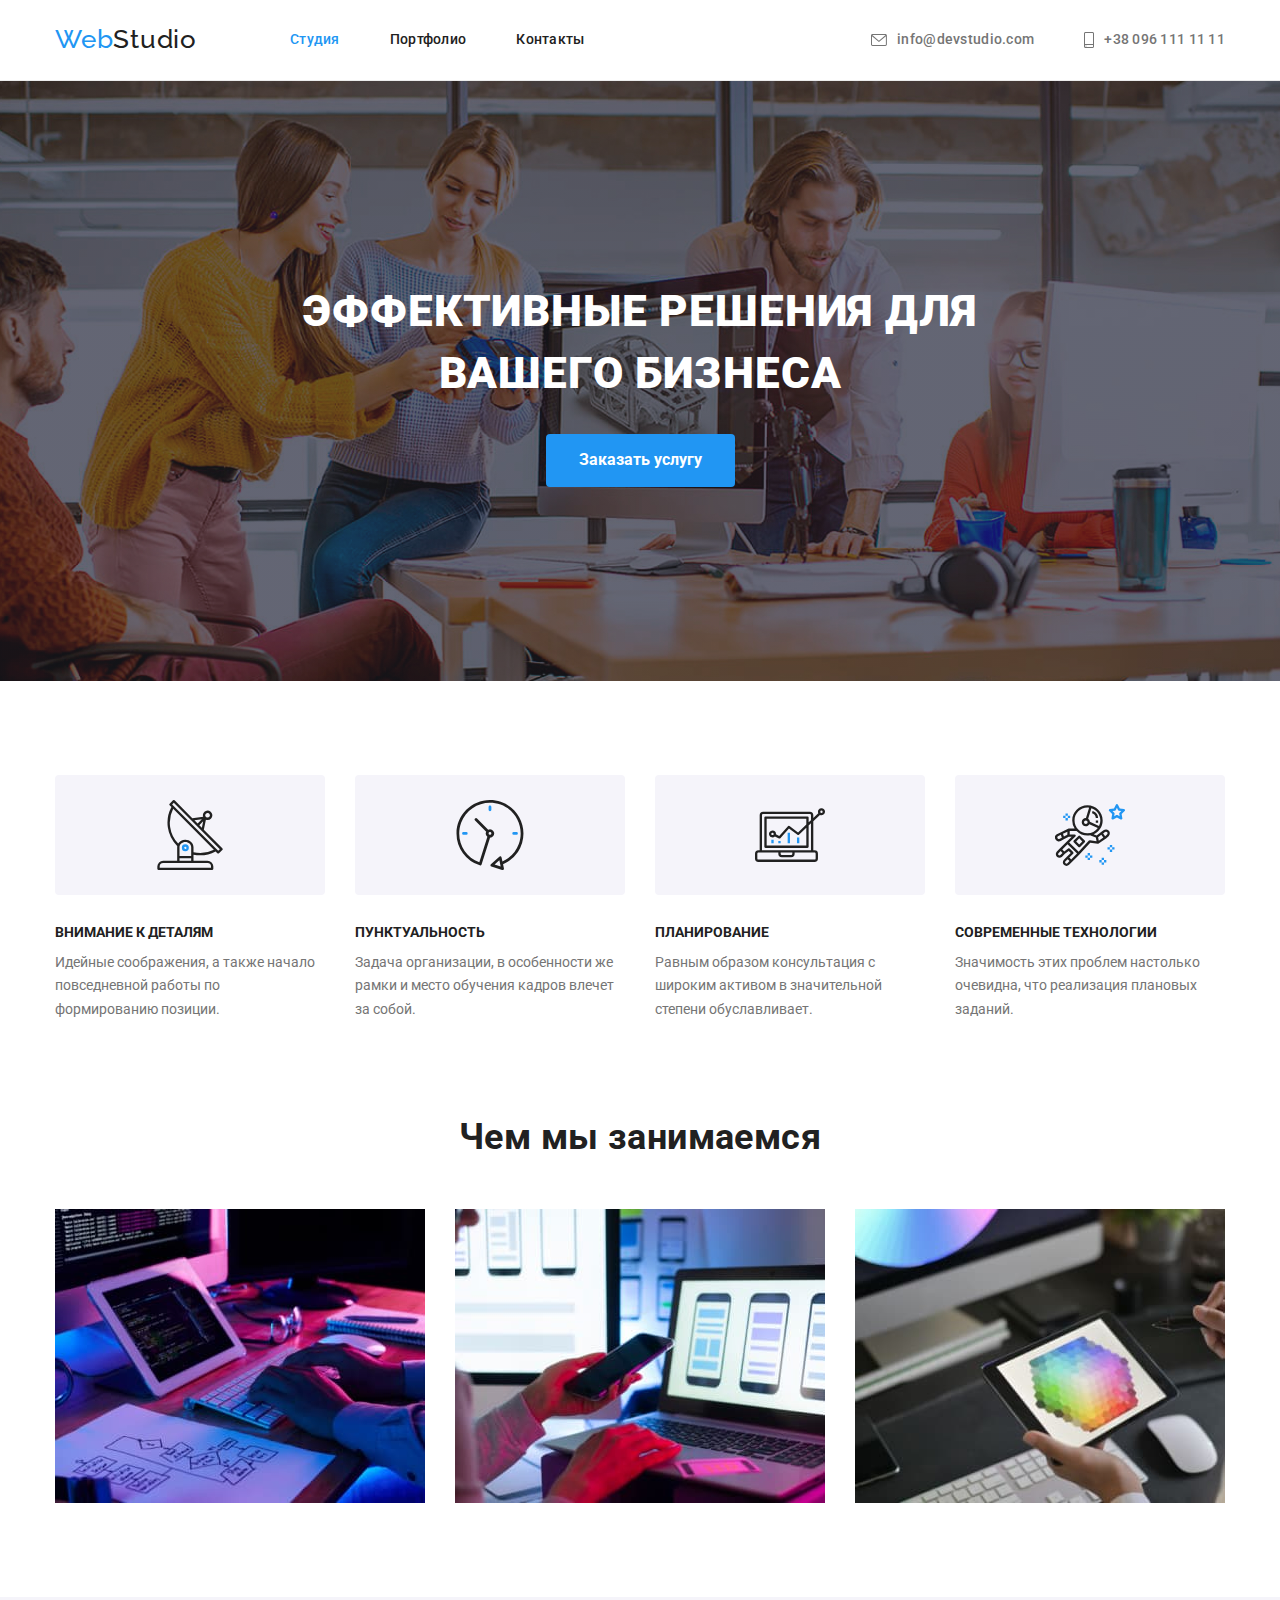
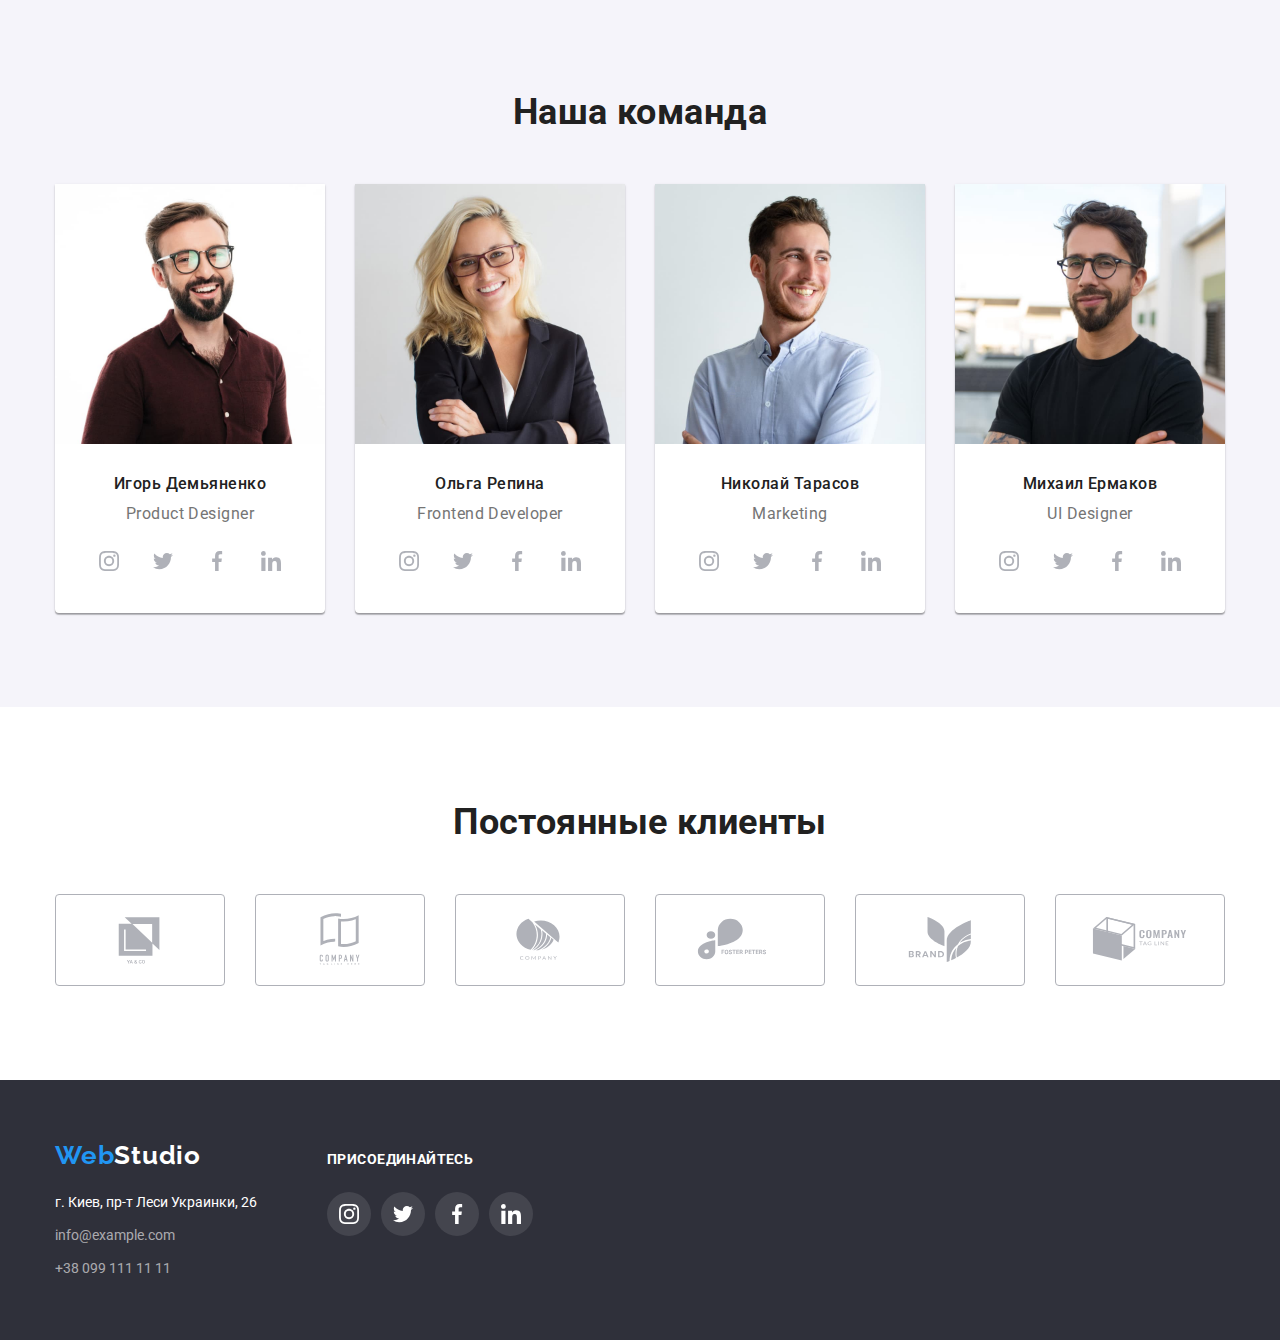
==== index.html @ aab3230d "Initial commit" ====
<!DOCTYPE html>
<html lang="ru">

<head>
    <meta charset="UTF-8">
    <meta name="viewport" content="width=device-width, initial-scale=1.0">
    <title>Студия</title>
    <link rel="preconnect" href="https://fonts.googleapis.com">
    <link rel="preconnect" href="https://fonts.gstatic.com" crossorigin>
    <link href="https://fonts.googleapis.com/css2?family=Raleway:wght@700&family=Roboto:wght@400;500;700;900&display=swap" rel="stylesheet">

    <link rel="stylesheet" href="https://cdnjs.cloudflare.com/ajax/libs/modern-normalize/1.0.0/modern-normalize.min.css" />
    <link rel="stylesheet" href="./css/styles.css">
</head>

<body>
    <!--Навігація з логотипом і контактна інформація-->
    <header class="logo-nav">
        <div class="container ">
            <nav class="main-nav">
                <a class="logo link" href="#"><span class="logo-accent">Web</span>Studio</a>
                <ul class=" navigation list">
                    <li class="navigation-item">
                        <a class="link current" href="#">Студия</a>
                    </li>
                    <li class="navigation-item">
                        <a class="link" href="./portfolio.html">Портфолио</a>
                    </li>
                    <li class="navigation-item">
                        <a class="link" href="#">Контакты</a>
                    </li>
                </ul>
            </nav>
            <ul class="contacts list">
                <li class="contacts-item">
                    <a class="link" href="mailto:info@devstudio.com" target="_blank" rel="noopener noreferrer" aria-label="email">
                        <svg class="icon-mail" width="16" height="12">
						    <use href="./images/symbol-defs.svg#icon-envelope"></use>
					    </svg> info@devstudio.com
                    </a>
                </li>
                <li class="contacts-item">
                    <a class="link" href="tel:+380961111111" target="_blank" rel="noopener noreferrer" aria-label="phone">
                        <svg class="icon-phone" width="10" height="16">
						    <use href="./images/symbol-defs.svg#icon-smartphone"></use>
					    </svg> +38 096 111 11 11
                    </a>
                </li>
            </ul>
        </div>
    </header>

    <main>
        <!--Герой-->
        <section class="hero">
            <h1 class="hero-title">Эффективные решения для вашего бизнеса</h1>
            <button class="hero-order" type="button">Заказать услугу</button>
        </section>

        <!--Переваги студії-->
        <section class="preference">
            <div class="container">
                <h2 hidden>Преимущества студии</h2>
                <ul class="list">
                    <li class="preference-item">
                        <div class="icon-box">
                            <svg class="icon-preference" width="70" height="70">
						        <use href="./images/symbol-defs.svg#icon-antenna"></use>
					        </svg>
                        </div>
                        <h3 class="preference-title">Внимание к деталям</h3>
                        <p class="preference-content">Идейные соображения, а также начало повседневной работы по формированию позиции.</p>
                    </li>
                    <li class="preference-item">
                        <div class="icon-box">
                            <svg class="icon-preference" width="70" height="70">
						        <use href="./images/symbol-defs.svg#icon-clock"></use>
					        </svg>
                        </div>
                        <h3 class="preference-title">Пунктуальность</h3>
                        <p class="preference-content">Задача организации, в особенности же рамки и место обучения кадров влечет за собой.</p>
                    </li>
                    <li class="preference-item">
                        <div class="icon-box">
                            <svg class="icon-preference" width="70" height="70">
						        <use href="./images/symbol-defs.svg#icon-diagram"></use>
					        </svg>
                        </div>
                        <h3 class="preference-title">Планирование</h3>
                        <p class="preference-content">Равным образом консультация с широким активом в значительной степени обуславливает.</p>
                    </li>
                    <li class="preference-item">
                        <div class="icon-box">
                            <svg class="icon-preference" width="70" height="70">
						    <use href="./images/symbol-defs.svg#icon-astronaut"></use>
					    </svg>
                        </div>
                        <h3 class="preference-title">Современные технологии</h3>
                        <p class="preference-content">Значимость этих проблем настолько очевидна, что реализация плановых заданий.</p>
                    </li>
                </ul>
            </div>
        </section>

        <!--Приклади робіт-->
        <section class="examples">
            <div class="container">
                <h2 class="examples-title">Чем мы занимаемся</h2>
                <ul class=" list">
                    <li class="examples-item">
                        <img src="./images/coding.jpg" alt="Розробка проекту відповідно до схеми" width="370">
                    </li>
                    <li class="examples-item">
                        <img src="./images/theme.jpg" alt="Вибір теми на лептопі з допомогою смартфону" width="370">
                    </li>
                    <li class="examples-item">
                        <img src="./images/design.jpg" alt="Підбір кольору на планшеті" width="370">
                    </li>
                </ul>
            </div>
        </section>

        <!--Команда-->
        <section class="team">
            <div class="container">
                <h2 class="team-title">Наша команда</h2>
                <ul class="list">
                    <li class="team-item">
                        <img class="photo" src="./images/product-designer.jpg" alt="Чоловік в бордовій сорочці в окулярах і акуратною бородою" width="270">
                        <h3 class="team-member">Игорь Демьяненко</h3>
                        <p class="team-profession">Product Designer</p>
                        <ul class="social-networks list">
                            <li class="social-networks-item">
                                <a class="social-link link" href="" aria-label="Instagram">
                                    <svg class="icon-social" width="20" height="20">
						                <use href="./images/symbol-defs.svg#icon-instagram"></use>
					                </svg>
                                </a>
                            </li>
                            <li class="social-networks-item">
                                <a class="social-link link" href="" aria-label="Twitter">
                                    <svg class="icon-social" width="20" height="20">
						                <use href="./images/symbol-defs.svg#icon-twitter"></use>
					                </svg>
                                </a>
                            </li>
                            <li class="social-networks-item">
                                <a class="social-link link" href="" aria-label="Facebook">
                                    <svg class="icon-social" width="20" height="20">
						                <use href="./images/symbol-defs.svg#icon-facebook"></use>
					                </svg>
                                </a>
                            </li>
                            <li class="social-networks-item">
                                <a class="social-link link" href="">
                                    <svg class="icon-social" width="20" height="20" aria-label="Linkedin">
						                <use href="./images/symbol-defs.svg#icon-linkedin"></use>
					                </svg>
                                </a>
                            </li>

                        </ul>
                    </li>
                    <li class="team-item">
                        <img class="photo" src="./images/frontend.jpg" alt="Жінка з білявим волоссям в темному піджаку в окулярах" width="270">
                        <h3 class="team-member">Ольга Репина</h3>
                        <p class="team-profession">Frontend Developer</p>
                        <ul class="social-networks list">
                            <li class="social-networks-item">
                                <a class="social-link link" href="" aria-label="Instagram">
                                    <svg class="icon-social" width="20" height="20">
						                <use href="./images/symbol-defs.svg#icon-instagram"></use>
					                </svg>
                                </a>
                            </li>
                            <li class="social-networks-item">
                                <a class="social-link link" href="" aria-label="Twitter">
                                    <svg class="icon-social" width="20" height="20">
						                <use href="./images/symbol-defs.svg#icon-twitter"></use>
					                </svg>
                                </a>
                            </li>
                            <li class="social-networks-item">
                                <a class="social-link link" href="" aria-label="Facebook">
                                    <svg class="icon-social" width="20" height="20">
						                <use href="./images/symbol-defs.svg#icon-facebook"></use>
					                </svg>
                                </a>
                            </li>
                            <li class="social-networks-item">
                                <a class="social-link link" href="">
                                    <svg class="icon-social" width="20" height="20" aria-label="Linkedin">
						                <use href="./images/symbol-defs.svg#icon-linkedin"></use>
					                </svg>
                                </a>
                            </li>
                        </ul>
                    </li>
                    <li class="team-item">
                        <img class="photo" src="./images/marketing.jpg" alt="Усміхнений чоловік в голубій сорочці" width="270">
                        <h3 class="team-member">Николай Тарасов</h3>
                        <p class="team-profession">Marketing</p>
                        <ul class="social-networks list">
                            <li class="social-networks-item">
                                <a class="social-link link" href="" aria-label="Instagram">
                                    <svg class="icon-social" width="20" height="20">
						                <use href="./images/symbol-defs.svg#icon-instagram"></use>
					                </svg>
                                </a>
                            </li>
                            <li class="social-networks-item">
                                <a class="social-link link" href="" aria-label="Twitter">
                                    <svg class="icon-social" width="20" height="20">
						                <use href="./images/symbol-defs.svg#icon-twitter"></use>
					                </svg>
                                </a>
                            </li>
                            <li class="social-networks-item">
                                <a class="social-link link" href="" aria-label="Facebook">
                                    <svg class="icon-social" width="20" height="20">
						                <use href="./images/symbol-defs.svg#icon-facebook"></use>
					                </svg>
                                </a>
                            </li>
                            <li class="social-networks-item">
                                <a class="social-link link" href="">
                                    <svg class="icon-social" width="20" height="20" aria-label="Linkedin">
						                <use href="./images/symbol-defs.svg#icon-linkedin"></use>
					                </svg>
                                </a>
                            </li>
                        </ul>
                    </li>
                    <li class="team-item">
                        <img class="photo" src="./images/ui.jpg" alt="Чоловік в темній футболці і окулярах" width="270">
                        <h3 class="team-member">Михаил Ермаков</h3>
                        <p class="team-profession">UI Designer</p>
                        <ul class="social-networks list">
                            <li class="social-networks-item">
                                <a class="social-link link" href="" aria-label="Instagram">
                                    <svg class="icon-social" width="20" height="20">
						                <use href="./images/symbol-defs.svg#icon-instagram"></use>
					                </svg>
                                </a>
                            </li>
                            <li class="social-networks-item">
                                <a class="social-link link" href="" aria-label="Twitter">
                                    <svg class="icon-social" width="20" height="20">
						                <use href="./images/symbol-defs.svg#icon-twitter"></use>
					                </svg>
                                </a>
                            </li>
                            <li class="social-networks-item">
                                <a class="social-link link" href="" aria-label="Facebook">
                                    <svg class="icon-social" width="20" height="20">
						                <use href="./images/symbol-defs.svg#icon-facebook"></use>
					                </svg>
                                </a>
                            </li>
                            <li class="social-networks-item">
                                <a class="social-link link" href="">
                                    <svg class="icon-social" width="20" height="20" aria-label="Linkedin">
						                <use href="./images/symbol-defs.svg#icon-linkedin"></use>
					                </svg>
                                </a>
                            </li>
                        </ul>
                    </li>
                </ul>
            </div>
        </section>

        <section class="customers">
            <div class="container">
                <h2 class="customers-title">Постоянные клиенты</h2>
                <ul class="customers-list list">
                    <li class="customers-item">
                        <a class="link" href="">
                            <svg class="icon-customers" width="106" height="60" aria-label="company">
						        <use href="./images/symbol-defs.svg#icon-Logo-1"></use>
					        </svg>
                        </a>
                    </li>
                    <li class="customers-item">
                        <a class="link" href="">
                            <svg class="icon-customers" width="106" height="60" aria-label="company">
						        <use href="./images/symbol-defs.svg#icon-Logo-2"></use>
					        </svg>
                        </a>
                    </li>
                    <li class="customers-item">
                        <a class="link" href="">
                            <svg class="icon-customers" width="106" height="60" aria-label="company">
						        <use href="./images/symbol-defs.svg#icon-Logo-3"></use>
					        </svg>
                        </a>
                    </li>
                    <li class="customers-item">
                        <a class="link" href="">
                            <svg class="icon-customers" width="106" height="60" aria-label="company">
						        <use href="./images/symbol-defs.svg#icon-Logo-4"></use>
					        </svg>
                        </a>
                    </li>
                    <li class="customers-item">
                        <a class="link" href="">
                            <svg class="icon-customers" width="106" height="60" aria-label="company">
						        <use href="./images/symbol-defs.svg#icon-Logo-5"></use>
					        </svg>
                        </a>
                    </li>
                    <li class="customers-item">
                        <a class="link" href="">
                            <svg class="icon-customers" width="106" height="60" aria-label="company">
						        <use href="./images/symbol-defs.svg#icon-Logo-6"></use>
					        </svg>
                        </a>
                    </li>
                </ul>
            </div>
        </section>
    </main>

    <!--Логотип з адресою-->
    <footer class="logo-contacts">
        <div class="container">
            <div class="address">
                <a class="logo link" href="#"><span class="logo-accent">Web</span>Studio</a>
                <address class="contact-info">
                <ul class="list">
                    <li class="contact-info-item"><a class="link" href="#">г. Киев, пр-т Леси Украинки, 26</a></li>
                    <li class="contact-info-item"><a class="link" href="mailto:info@example.com">info@example.com</a>
                    </li>
                    <li class="contact-info-item"><a class="link" href="tel:+380991111111">+38 099 111 11 11</a></li>
                </ul>
                </address>
            </div>

            <div class="join">
                <strong class="join-title">Присоединайтесь</strong>
                <ul class="social-networks list">
                    <li class="social-networks-item">
                        <a class="social-link link" href="" aria-label="Instagram">
                            <svg class="icon-social" width="20" height="20">
						        <use href="./images/symbol-defs.svg#icon-instagram"></use>
					        </svg>
                        </a>
                    </li>
                    <li class="social-networks-item">
                        <a class="social-link link" href="" aria-label="Twitter">
                            <svg class="icon-social" width="20" height="20">
						        <use href="./images/symbol-defs.svg#icon-twitter"></use>
					        </svg>
                        </a>
                    </li>
                    <li class="social-networks-item">
                        <a class="social-link link" href="" aria-label="Facebook">
                            <svg class="icon-social" width="20" height="20">
						        <use href="./images/symbol-defs.svg#icon-facebook"></use>
					        </svg>
                        </a>
                    </li>
                    <li class="social-networks-item">
                        <a class="social-link link" href="">
                            <svg class="icon-social" width="20" height="20" aria-label="Linkedin">
						        <use href="./images/symbol-defs.svg#icon-linkedin"></use>
					        </svg>
                        </a>
                    </li>
                </ul>
            </div>
        </div>
    </footer>

</body>

</html>
---- css/styles.css ----
*,
*::before,
*::after {
    box-sizing: border-box;
}

:root {
    --primary-color: #757575;
    --secondary-color: #ffffff;
    --title-color: #212121;
    --accent-color: #2196f3;
    --logo-color: #000000;
    --background-section: #f5f4fa;
    --background-active-button: #188ce8;
    --primary-background: #ffffff;
    --secondary-background: #2f303a;
    --accent-background: #2196f3;
    --title-weight: 700;
    --list-gap: 30px;
    --icon-fill-primary: #afb1b8;
    --icon-fill-secondary: #ffffff;
}

body {
    margin: 0;
    font-family: "Roboto", "Verdana", "Tahoma", sans-serif;
    font-size: 14px;
    line-height: 1.7;
    background-color: var(--primary-background);
    color: var(--primary-color);
    letter-spacing: 0, 03em;
}

h1,
h2,
h3,
h4,
p {
    margin: 0;
}

a {
    padding: 0;
}

img {
    display: block;
    max-width: 100%;
    height: auto;
}

.container {
    width: 1200px;
    padding-left: 15px;
    padding-right: 15px;
    margin-left: auto;
    margin-right: auto;
    align-items: center;
}

.logo-nav {
    border-bottom: 1px solid #ececec;
}

.logo-nav .container {
    display: flex;
}

.main-nav {
    display: flex;
    align-items: center;
}

.navigation {
    display: flex;
}

.navigation .navigation-item+.navigation-item {
    margin-left: 50px;
}

.logo-nav .link {
    font-weight: 500;
    line-height: 1.1;
    letter-spacing: 0.02em;
    color: var(--title-color);
}

.logo-nav .logo,
.examples,
.team,
.customers {
    line-height: 1.2;
    letter-spacing: 0.03em;
    text-align: center;
}

.logo-nav .logo {
    padding-top: 24px;
    padding-bottom: 25px;
    margin-right: 93px;
}

.logo {
    font-family: "Raleway", sans-serif;
    font-size: 26px;
    font-weight: var(--title-weight);
    color: var(--logo-color);
}

.logo-accent {
    color: var(--accent-color);
}

.navigation .link,
.contacts .link {
    display: block;
    padding-top: 32px;
    padding-bottom: 32px;
}

.list {
    padding: 0;
    margin: 0;
    list-style: none;
}

.link {
    text-decoration: none;
}

.contacts {
    display: flex;
    margin-left: auto;
}

.contacts .contacts-item+.contacts-item {
    margin-left: 50px;
}

.contacts .link {
    display: flex;
    align-items: center;
    color: var(--primary-color);
}

.contacts .icon-mail,
.contacts .icon-phone {
    margin-right: 10px;
    fill: currentColor;
}

.navigation .link:hover,
.contacts .link:hover,
.navigation .link:focus,
.contacts .link:focus,
.contact-info .link:hover,
.contact-info .link:focus {
    color: var(--accent-color);
}

.logo-nav .current {
    color: var(--accent-background);
}

.hero {
    padding-top: 200px;
    padding-bottom: 200px;
    max-width: 1600px;
    height: 600px;
    margin-right: auto;
    margin-left: auto;
    background-color: #c4c4c4;
    background-image: linear-gradient( to right, rgba(47, 48, 58, 0.4), rgba(47, 48, 58, 0.4)), url(../images/hero.jpg);
    background-repeat: no-repeat;
    background-position: center;
    background-size: cover;
    letter-spacing: 0.06em;
    text-align: center;
}

.hero,
.logo-contacts {
    background-color: var(--secondary-background);
    color: var(--secondary-color);
}

.hero .hero-title {
    margin: 0 auto;
    max-width: 696px;
    margin-bottom: 30px;
    font-size: 44px;
    font-weight: 900;
    line-height: 1.4;
    text-transform: uppercase;
}

.hero .hero-order {
    max-width: 200px;
    padding: 10px 32px 10px 32px;
    border: 1px solid transparent;
    border-radius: 4px;
    font-weight: var(--title-weight);
    font-size: 16px;
    line-height: 1.9;
    background-color: var(--accent-background);
    cursor: pointer;
    color: var(--secondary-color);
}

.hero-order:hover,
.hero-order:focus {
    background-color: var(--background-active-button);
}

.preference,
.examples,
.team,
.projects,
.customers {
    padding-bottom: 94px;
    padding-top: 94px;
}

.preference .list,
.examples .list,
.team .list,
.customers .list {
    display: flex;
}

.preference .preference-item {
    max-width: 270px;
}

.preference .preference-item:not(:last-child),
.customers .customers-item:not(:last-child) {
    margin-right: var(--list-gap);
}

.preference-item .icon-box {
    display: flex;
    justify-content: center;
    align-items: center;
    width: 270px;
    height: 120px;
    background-color: var(--background-section);
    border-radius: 4px;
    margin-bottom: 30px;
}

.preference .preference-title {
    margin-bottom: 10px;
    font-weight: var(--title-weight);
    line-height: 1.1;
    font-size: inherit;
    text-transform: uppercase;
    color: var(--title-color);
}

.examples {
    padding-top: 0;
}

.examples .examples-item {
    max-width: 370px;
}

.examples .examples-item:not(:last-child) {
    margin-right: var(--list-gap);
}

.examples-title,
.team-title,
.customers-title {
    margin-bottom: 50px;
    font-weight: var(--title-weight);
    font-size: 36px;
    color: var(--title-color);
}

.team {
    font-size: 16px;
    line-height: 1.2;
    background-color: var(--background-section);
}

.team .team-item {
    box-shadow: 0px 1px 3px rgba(0, 0, 0, 0.12), 0px 1px 1px rgba(0, 0, 0, 0.14), 0px 2px 1px rgba(0, 0, 0, 0.2);
    border-radius: 0px 0px 4px 4px;
    background-color: var(--primary-background);
}

.team .team-item:not(:last-child) {
    margin-right: var(--list-gap);
}

.team-item .photo {
    flex-grow: 1;
    margin-bottom: 30px;
}

.team-member {
    margin-bottom: 10px;
    font-size: 16px;
    font-weight: 500;
    color: var(--title-color);
}

.team-profession {
    margin-bottom: 16px;
}

.team .social-networks,
.logo-contacts .social-networks {
    display: flex;
    justify-content: center;
    max-width: 206px;
    margin: 0 32px;
    margin-bottom: 30px;
}

.social-networks-item {
    width: 44px;
    height: 44px;
}

.social-link {
    width: 100%;
    height: 100%;
    display: flex;
    justify-content: center;
    align-items: center;
    border-radius: 50%;
    color: var(--icon-fill-primary);
}

.social-networks-item:not(:last-child) {
    margin-right: 10px;
}

.team .icon-social {
    fill: currentColor;
}

.team .social-link:hover,
.team .social-link:focus {
    color: var(--icon-fill-secondary);
    background-color: var(--accent-color);
}

.customers-item {
    width: 170px;
    height: 92px;
}

.customers .link {
    width: 100%;
    height: 100%;
    display: flex;
    justify-content: center;
    align-items: center;
    border: 1px solid #afb1b8;
    border-radius: 4px;
    color: var(--icon-fill-primary);
}

.customers .icon-customers {
    fill: currentColor;
}

.customers .link:hover,
.customers .link:focus {
    border: 1px solid var(--accent-color);
    color: var(--accent-color);
}

.logo-contacts {
    padding-top: 60px;
    padding-bottom: 60px;
}

.logo-contacts .container {
    display: flex;
    align-items: baseline;
}

.address {
    margin-right: 70px;
}

.logo-contacts .logo {
    display: block;
    margin-bottom: 20px;
    line-height: 1.2;
    letter-spacing: 0.03em;
}

.contact-info {
    font-style: inherit;
}

.logo-contacts .contact-info-item:not(:last-child) {
    margin-bottom: 9px;
}

.logo-contacts .link {
    color: var(--secondary-color);
}

.logo-contacts [href^="mailto"],
.logo-contacts [href^="tel"] {
    color: rgba(255, 255, 255, 0.6);
}

.logo-contacts .social-networks {
    display: flex;
    margin-top: 20px;
    margin-left: auto;
    margin-right: auto;
}

.logo-contacts .join-title {
    font-size: 14px;
    line-height: 1, 1px;
    letter-spacing: 0.03em;
    text-transform: uppercase;
    color: var(--secondary-color);
}

.logo-contacts .social-link {
    background-color: rgba(255, 255, 255, 0.1);
}

.logo-contacts .icon-social {
    fill: var(--icon-fill-secondary);
}

.logo-contacts .social-link:hover,
.logo-contacts .social-link:focus {
    background-color: var(--accent-color);
}

.projects .filter-box {
    max-width: 611px;
    margin-left: auto;
    margin-right: auto;
    margin-bottom: 50px;
}

.projects .filter {
    display: flex;
}

.filter .click {
    padding: 6px 22px;
    border: transparent;
    border-radius: 4px;
    font-weight: 500;
    font-size: 16px;
    line-height: 1.6;
    color: var(--title-color);
    cursor: pointer;
    text-align: center;
}

.filter .filter-item:not(:last-child) {
    margin-right: 8px;
}

.filter .click:hover,
.filter .click:focus {
    background-color: var(--accent-background);
    color: var(--secondary-color);
}

.project-box {
    display: flex;
    flex-wrap: wrap;
    margin-left: calc(-1 * var(--list-gap));
    margin-top: calc(-1 * var(--list-gap));
}

.projects .project-filter {
    font-size: 16px;
    line-height: 1.9;
    color: var(--primary-color);
}

.projects .projects-item {
    display: flex;
    margin-left: var(--list-gap);
    margin-top: var(--list-gap);
    flex-direction: column;
    flex-basis: calc(100% / 3-var(--list-gap));
}

.projects .link:hover,
.projects .link:focus {
    box-shadow: 0px 1px 1px rgba(0, 0, 0, 0.12), 0px 4px 4px rgba(0, 0, 0, 0.06), 1px 4px 6px rgba(0, 0, 0, 0.16);
}

.projects .content {
    flex-grow: 1;
}

.projects .item-info {
    padding: 20px 24px;
    border: 1px solid #eeeeee;
    border-top: none;
}

.projects .project-title {
    font-weight: var(--title-weight);
    font-size: 18px;
    letter-spacing: 0.06em;
    line-height: 2;
    color: var(--title-color);
    margin-bottom: 4px;
}
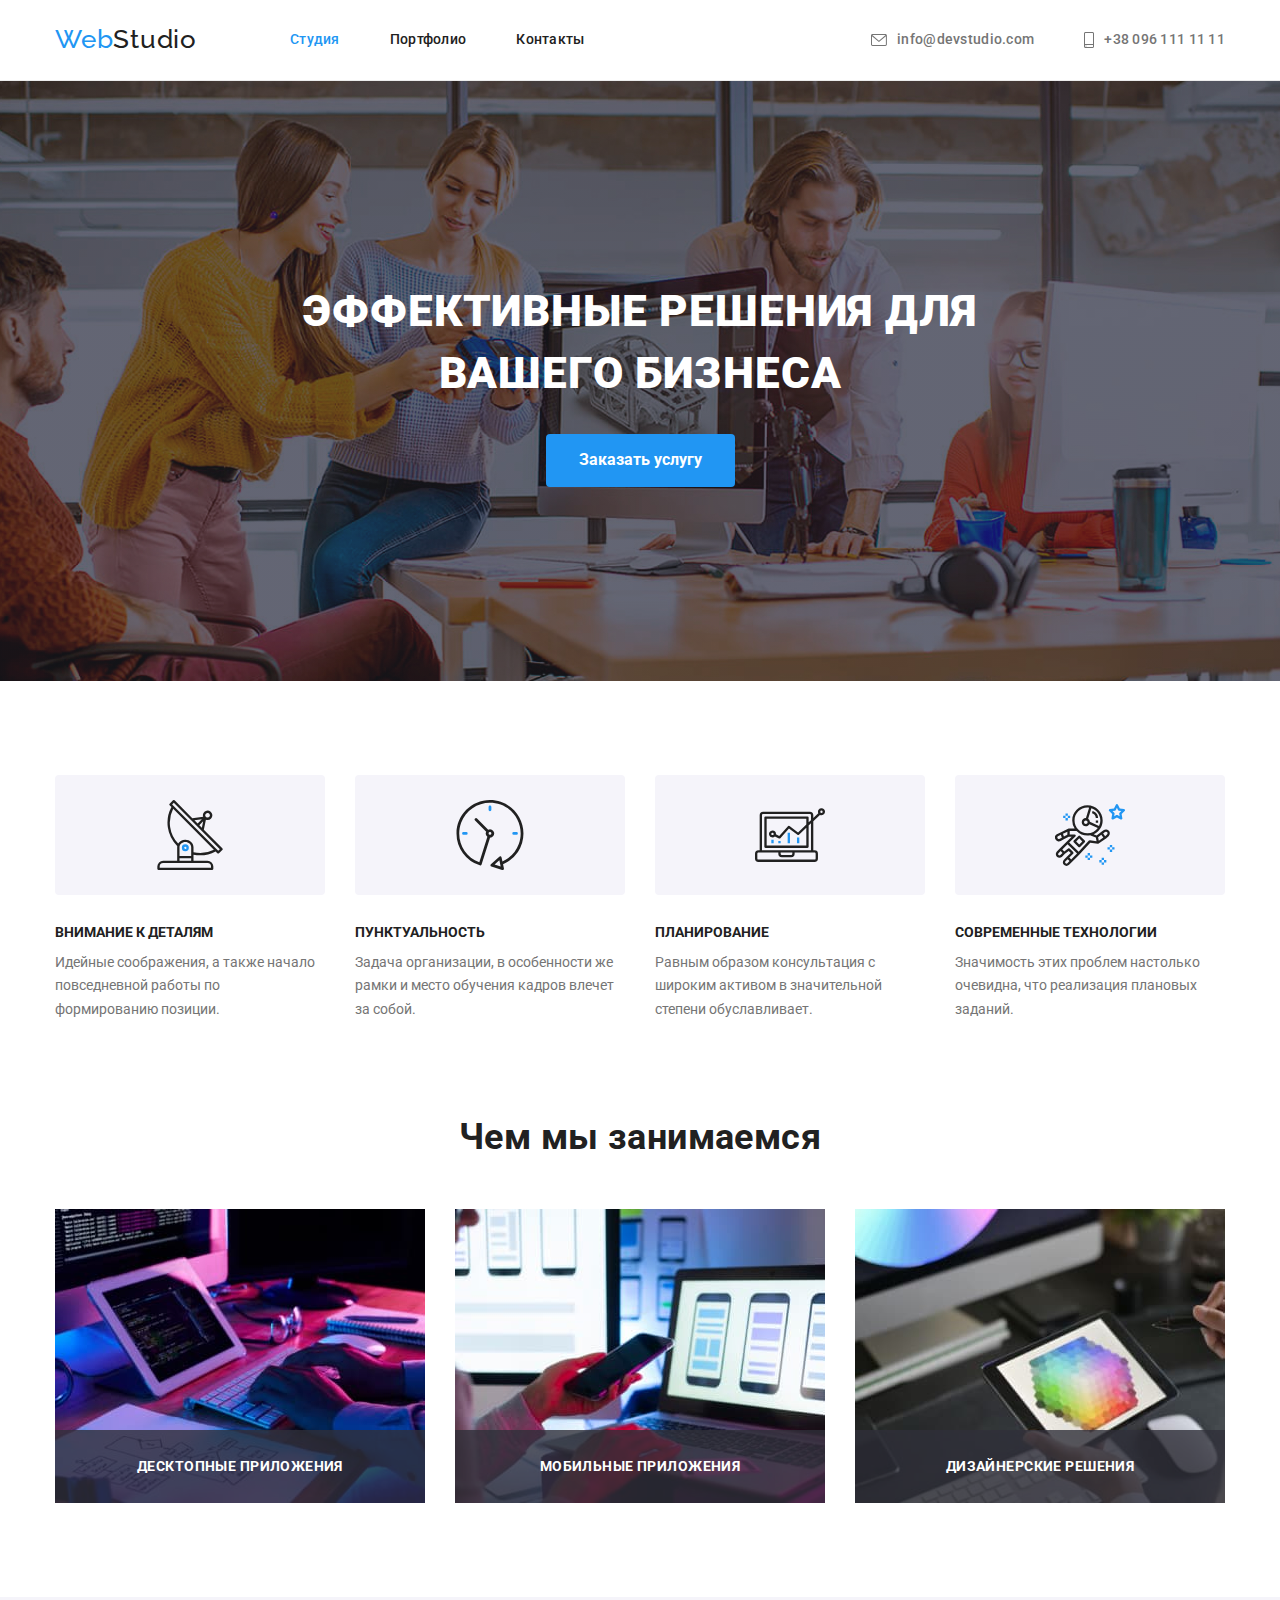
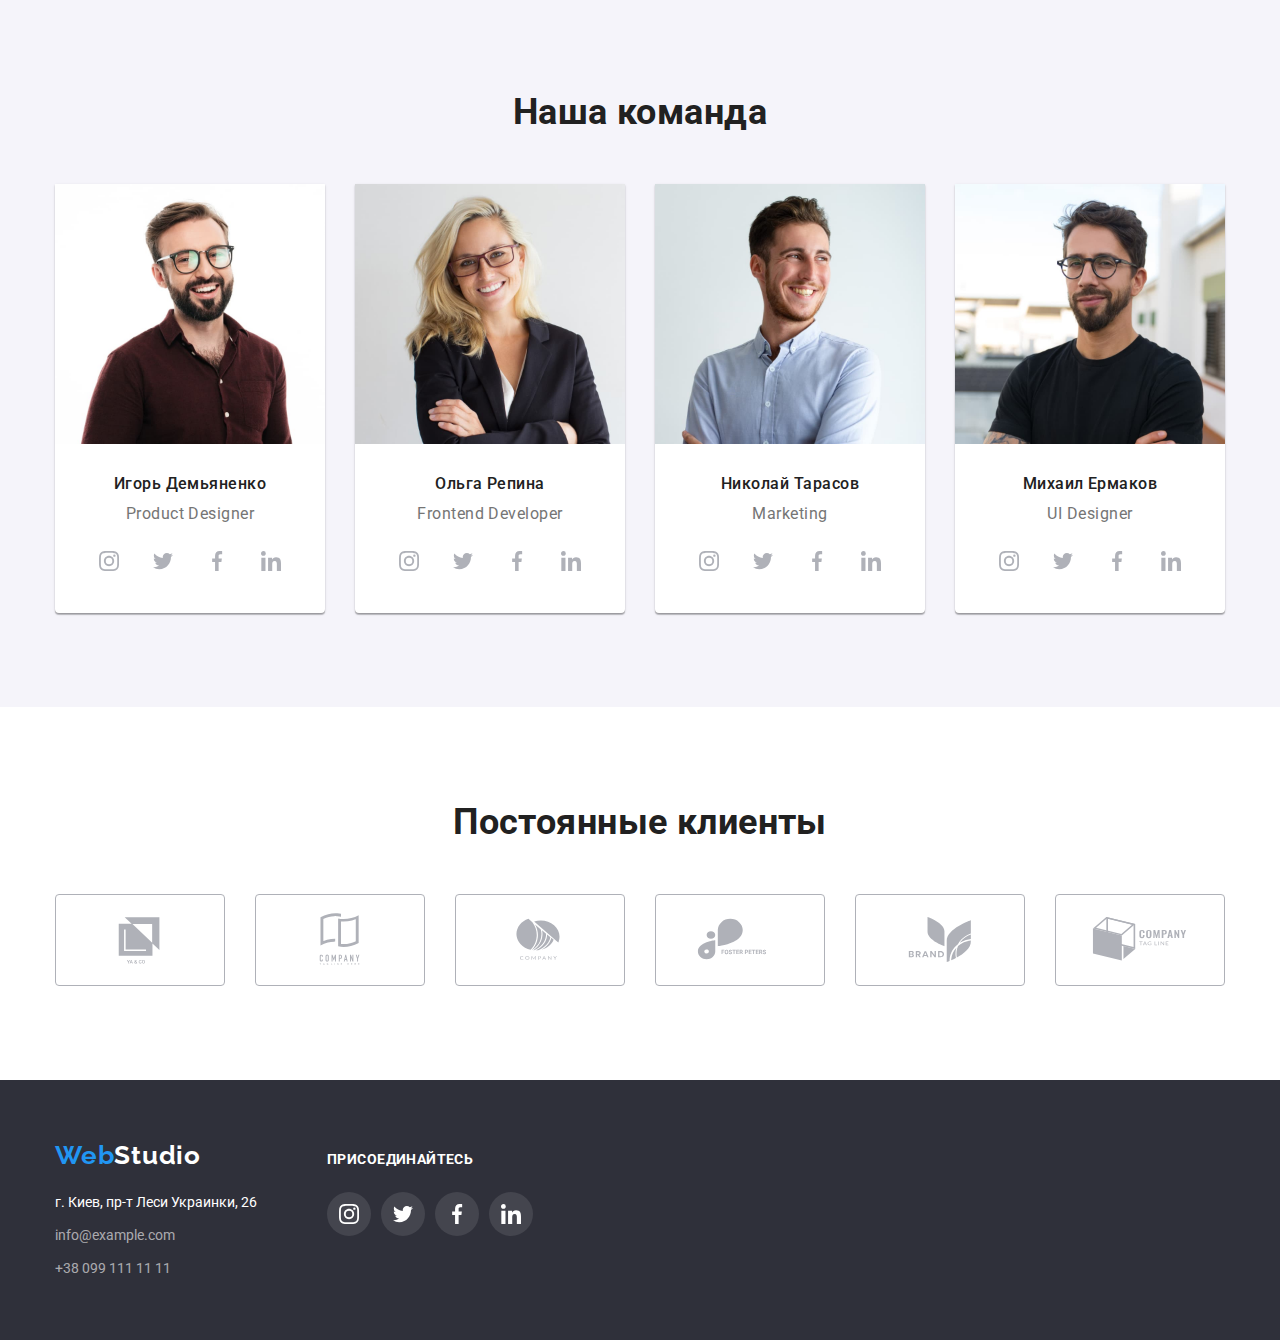
==== commit fa65ce7c: "додає оверлей з текстом на картках Портфоліо" ====
--- a/index.html
+++ b/index.html
@@ -21,7 +21,7 @@
                 <a class="logo link" href="#"><span class="logo-accent">Web</span>Studio</a>
                 <ul class=" navigation list">
                     <li class="navigation-item">
-                        <a class="link current" href="#">Студия</a>
+                        <a class="link current" href="./index.html">Студия</a>
                     </li>
                     <li class="navigation-item">
                         <a class="link" href="./portfolio.html">Портфолио</a>
@@ -106,15 +106,24 @@
         <section class="examples">
             <div class="container">
                 <h2 class="examples-title">Чем мы занимаемся</h2>
-                <ul class=" list">
+                <ul class="list">
                     <li class="examples-item">
                         <img src="./images/coding.jpg" alt="Розробка проекту відповідно до схеми" width="370">
+                        <div class="examples-thumb">
+                            <h3 class="examples-thumb-title">Десктопные приложения</h3>
+                        </div>
                     </li>
                     <li class="examples-item">
                         <img src="./images/theme.jpg" alt="Вибір теми на лептопі з допомогою смартфону" width="370">
+                        <div class="examples-thumb">
+                            <h3 class="examples-thumb-title">Мобильные приложения</h3>
+                        </div>
                     </li>
                     <li class="examples-item">
                         <img src="./images/design.jpg" alt="Підбір кольору на планшеті" width="370">
+                        <div class="examples-thumb">
+                            <h3 class="examples-thumb-title">Дизайнерские решения</h3>
+                        </div>
                     </li>
                 </ul>
             </div>
--- a/css/styles.css
+++ b/css/styles.css
@@ -19,6 +19,7 @@
     --list-gap: 30px;
     --icon-fill-primary: #afb1b8;
     --icon-fill-secondary: #ffffff;
+    --timing-function: cubic-bezier(0.4, 0, 0.2, 1);
 }
 
 body {
@@ -150,6 +151,12 @@
     fill: currentColor;
 }
 
+.navigation .link,
+.contacts .link,
+.contact-info .link {
+    transition: color 250ms var(--timing-function);
+}
+
 .navigation .link:hover,
 .contacts .link:hover,
 .navigation .link:focus,
@@ -161,6 +168,25 @@
 
 .logo-nav .current {
     color: var(--accent-background);
+    position: relative;
+}
+
+.current::after {
+    content: "";
+    display: block;
+    width: 100%;
+    height: 4px;
+    position: absolute;
+    left: 0;
+    bottom: -2px;
+    opacity: 0;
+    transition: opacity 250ms var(--timing-function);
+    background-color: var(--accent-color);
+    border-radius: 2px;
+}
+
+.current:hover::after {
+    opacity: 1;
 }
 
 .hero {
@@ -206,6 +232,7 @@
     background-color: var(--accent-background);
     cursor: pointer;
     color: var(--secondary-color);
+    transition: background-color 250ms var(--timing-function);
 }
 
 .hero-order:hover,
@@ -264,6 +291,8 @@
 
 .examples .examples-item {
     max-width: 370px;
+    display: block;
+    position: relative;
 }
 
 .examples .examples-item:not(:last-child) {
@@ -279,6 +308,25 @@
     color: var(--title-color);
 }
 
+.examples-thumb {
+    width: 100%;
+    padding: 27px 0;
+    position: absolute;
+    left: 0;
+    bottom: 0;
+    background-color: rgba(47, 48, 58, 0.8);
+}
+
+.examples-thumb-title {
+    font-weight: var(--title-weight);
+    font-size: inherit;
+    line-height: 1.4;
+    text-align: center;
+    letter-spacing: 0.03em;
+    text-transform: uppercase;
+    color: var(--secondary-color);
+}
+
 .team {
     font-size: 16px;
     line-height: 1.2;
@@ -341,6 +389,7 @@
 
 .team .icon-social {
     fill: currentColor;
+    transition: color 250ms var(--timing-function), background-color 250ms var(--timing-function);
 }
 
 .team .social-link:hover,
@@ -363,16 +412,17 @@
     border: 1px solid #afb1b8;
     border-radius: 4px;
     color: var(--icon-fill-primary);
-}
-
-.customers .icon-customers {
-    fill: currentColor;
+    transition: dorder 250ms var(--timing-function), color 250ms var(--timing-function);
 }
 
 .customers .link:hover,
 .customers .link:focus {
     border: 1px solid var(--accent-color);
     color: var(--accent-color);
+}
+
+.customers .icon-customers {
+    fill: currentColor;
 }
 
 .logo-contacts {
@@ -430,15 +480,16 @@
 
 .logo-contacts .social-link {
     background-color: rgba(255, 255, 255, 0.1);
-}
-
-.logo-contacts .icon-social {
-    fill: var(--icon-fill-secondary);
+    transition: background-color 250ms var(--timing-function);
 }
 
 .logo-contacts .social-link:hover,
 .logo-contacts .social-link:focus {
     background-color: var(--accent-color);
+}
+
+.logo-contacts .icon-social {
+    fill: var(--icon-fill-secondary);
 }
 
 .projects .filter-box {
@@ -462,6 +513,7 @@
     color: var(--title-color);
     cursor: pointer;
     text-align: center;
+    transition: background-color 250ms var(--timing-function), color 250ms var(--timing-function);
 }
 
 .filter .filter-item:not(:last-child) {
@@ -495,13 +547,49 @@
     flex-basis: calc(100% / 3-var(--list-gap));
 }
 
+.projects .link {
+    transition: box-shadow 250ms var(--timing-function);
+    display: block;
+}
+
 .projects .link:hover,
 .projects .link:focus {
     box-shadow: 0px 1px 1px rgba(0, 0, 0, 0.12), 0px 4px 4px rgba(0, 0, 0, 0.06), 1px 4px 6px rgba(0, 0, 0, 0.16);
 }
 
+.projects .item-img {
+    position: relative;
+    overflow: hidden;
+}
+
 .projects .content {
     flex-grow: 1;
+}
+
+.projects-overlay {
+    position: absolute;
+    top: 0;
+    left: 0;
+    transform: translateY(100%);
+    transition: transform 250ms var(--timing-function);
+    width: 100%;
+    height: 100%;
+    display: flex;
+    align-items: center;
+    justify-content: center;
+    padding: 63px 24px;
+    background-color: rgba(33, 150, 243, 0.9);
+}
+
+.projects .link:hover .projects-overlay {
+    transform: translateY(0);
+}
+
+.overlay-desc {
+    font-size: 18px;
+    line-height: 1.6;
+    letter-spacing: 0.03em;
+    color: var(--secondary-color);
 }
 
 .projects .item-info {
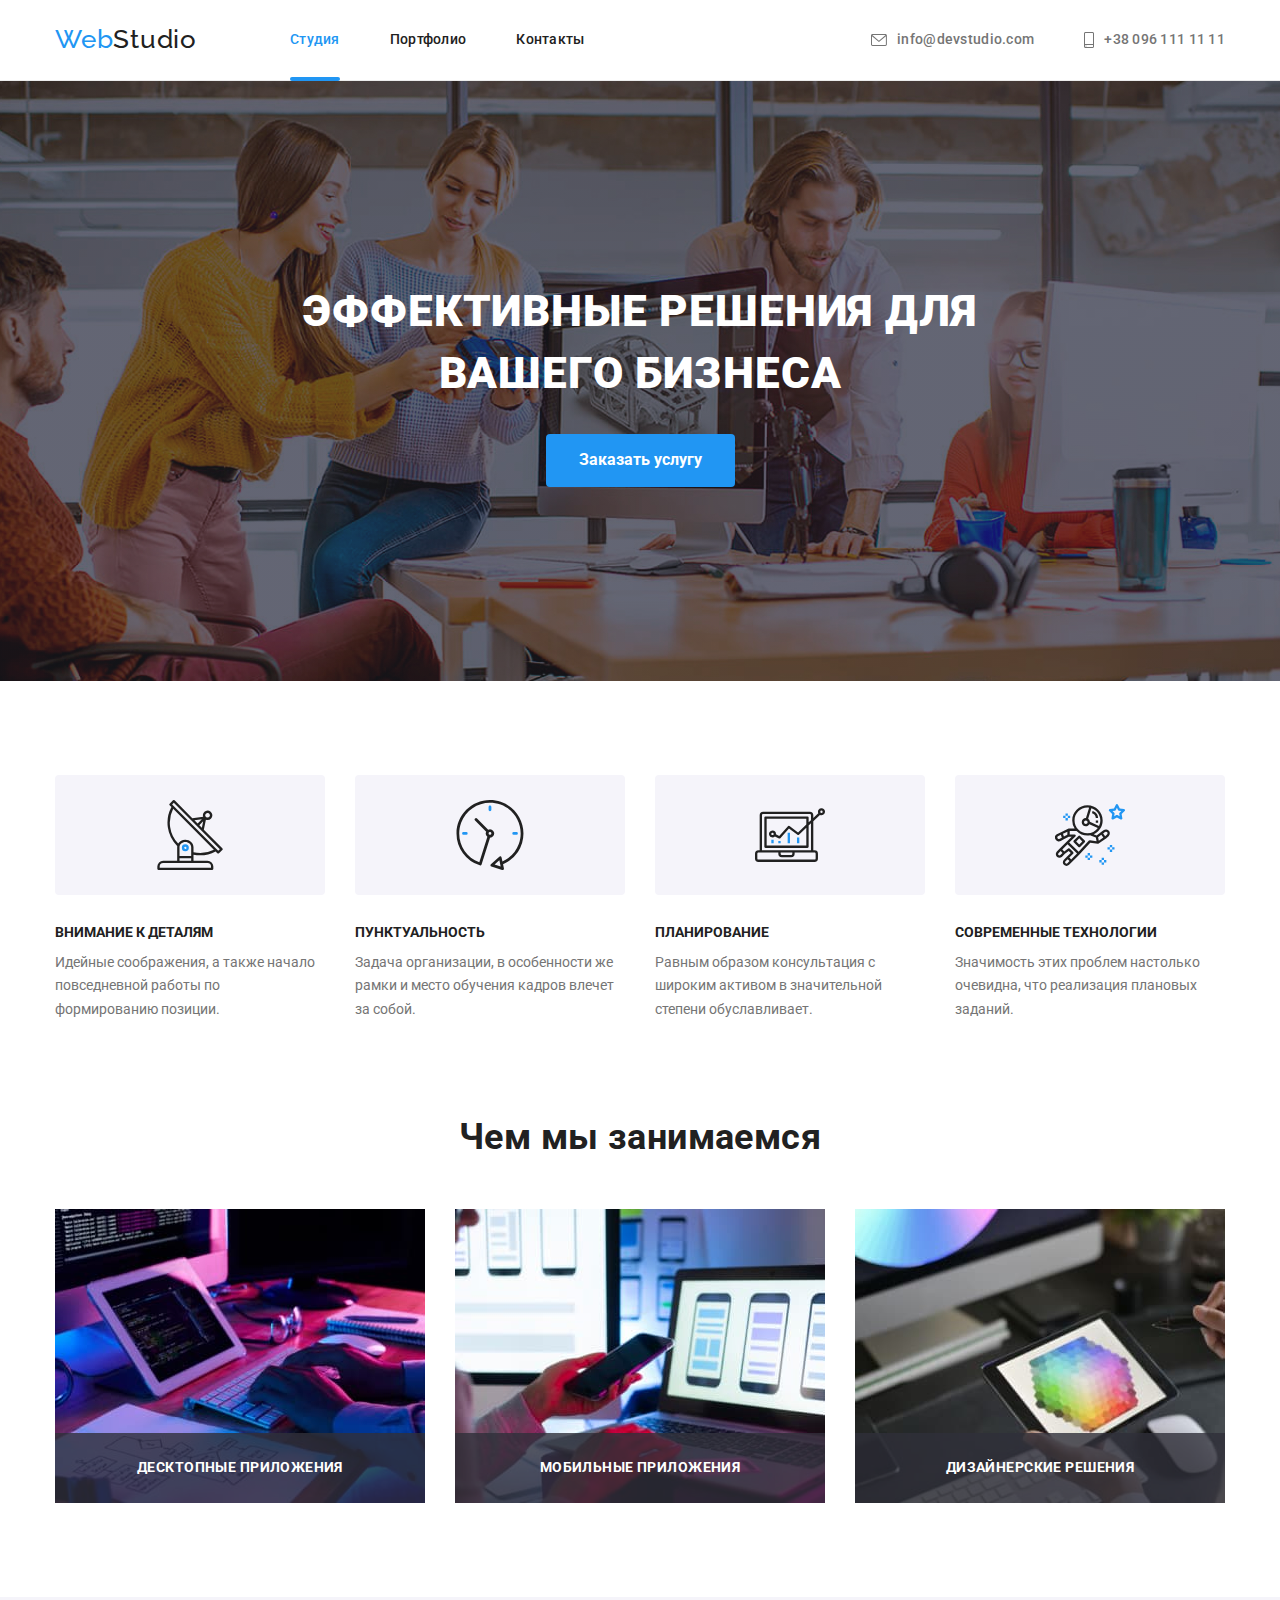
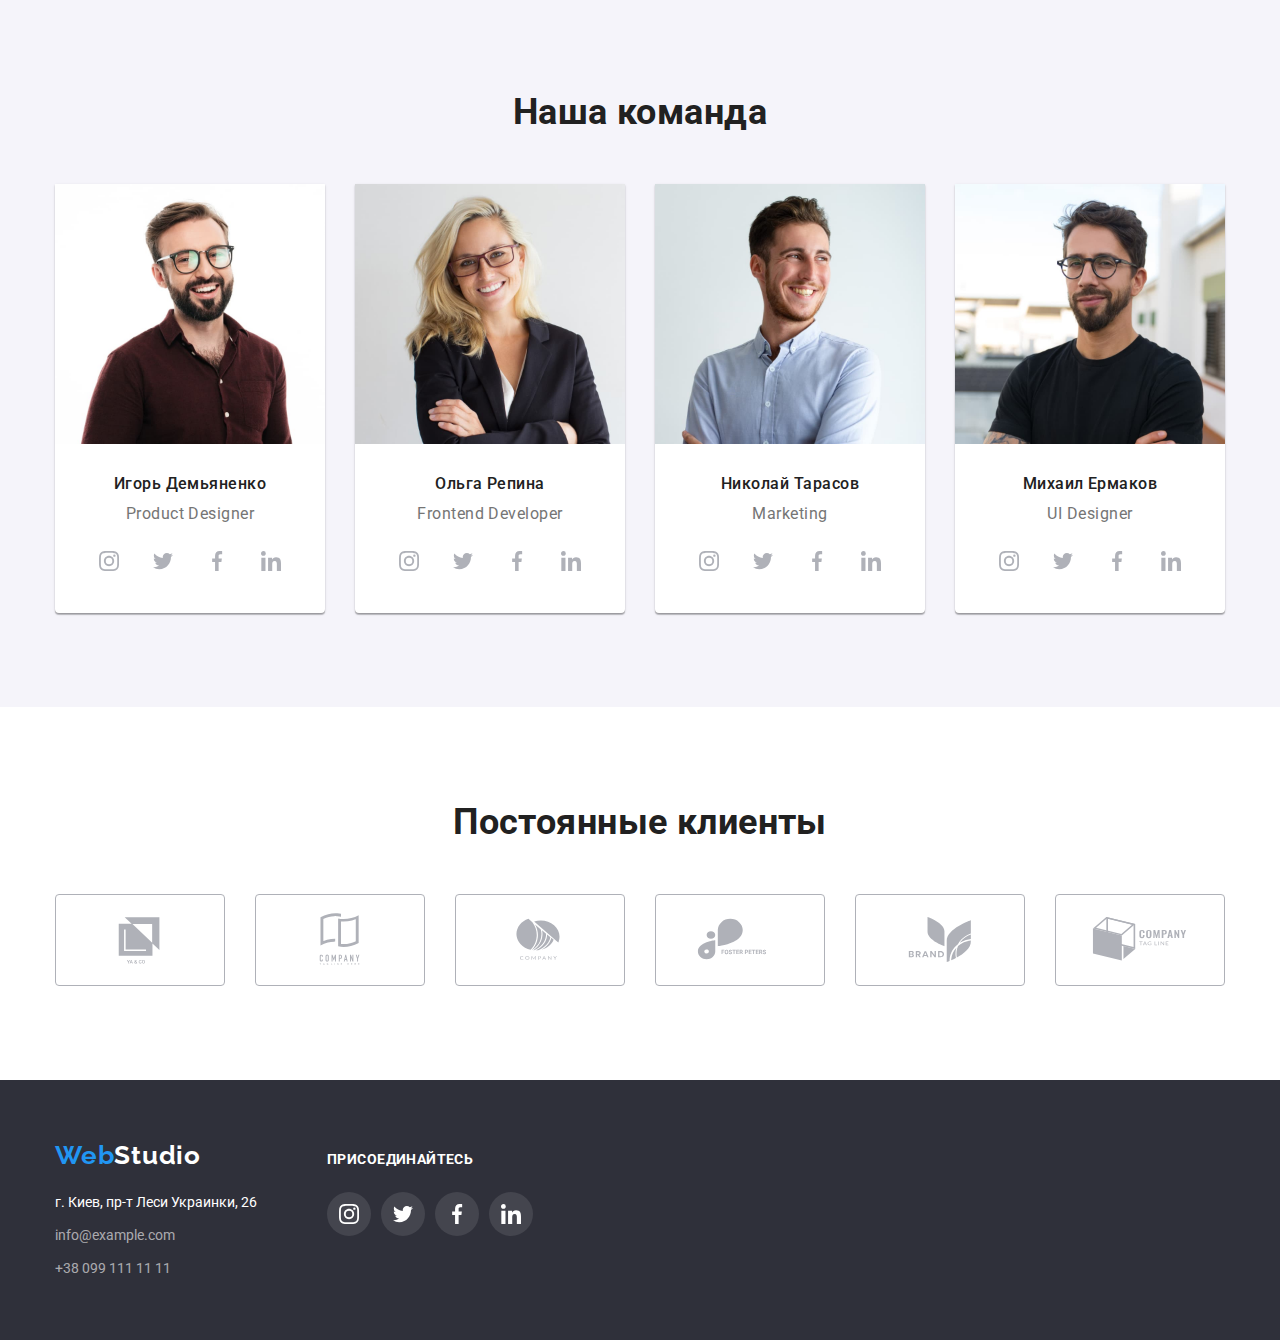
==== commit 331ea628: "змінює секцію з прикладами робітб додає тінь на кнопки і підкреслення на поточній сторінці" ====
--- a/index.html
+++ b/index.html
@@ -16,10 +16,10 @@
 <body>
     <!--Навігація з логотипом і контактна інформація-->
     <header class="logo-nav">
-        <div class="container ">
+        <div class="container">
             <nav class="main-nav">
                 <a class="logo link" href="#"><span class="logo-accent">Web</span>Studio</a>
-                <ul class=" navigation list">
+                <ul class="navigation list">
                     <li class="navigation-item">
                         <a class="link current" href="./index.html">Студия</a>
                     </li>
@@ -35,15 +35,17 @@
                 <li class="contacts-item">
                     <a class="link" href="mailto:info@devstudio.com" target="_blank" rel="noopener noreferrer" aria-label="email">
                         <svg class="icon-mail" width="16" height="12">
-						    <use href="./images/symbol-defs.svg#icon-envelope"></use>
-					    </svg> info@devstudio.com
+                                <use
+                                    href="./images/symbol-defs.svg#icon-envelope"></use>
+                            </svg> info@devstudio.com
                     </a>
                 </li>
                 <li class="contacts-item">
                     <a class="link" href="tel:+380961111111" target="_blank" rel="noopener noreferrer" aria-label="phone">
                         <svg class="icon-phone" width="10" height="16">
-						    <use href="./images/symbol-defs.svg#icon-smartphone"></use>
-					    </svg> +38 096 111 11 11
+                                <use
+                                    href="./images/symbol-defs.svg#icon-smartphone"></use>
+                            </svg> +38 096 111 11 11
                     </a>
                 </li>
             </ul>
@@ -54,7 +56,20 @@
         <!--Герой-->
         <section class="hero">
             <h1 class="hero-title">Эффективные решения для вашего бизнеса</h1>
-            <button class="hero-order" type="button">Заказать услугу</button>
+            <button class="hero-order" type="button" data-modal-open>Заказать
+                    услугу</button>
+
+            <!--Модальне вікно-->
+            <div class="backdrop is-hidden" data-modal>
+                <div class="modal">
+                    <button class="modal-close-btn" type="button" data-modal-close>
+                            <svg class="closed" width="30" height="30">
+                                <use
+                                    href="./images/symbol-defs.svg#icon-close-black"></use>
+                            </svg>
+                        </button>
+                </div>
+            </div>
         </section>
 
         <!--Переваги студії-->
@@ -65,17 +80,20 @@
                     <li class="preference-item">
                         <div class="icon-box">
                             <svg class="icon-preference" width="70" height="70">
-						        <use href="./images/symbol-defs.svg#icon-antenna"></use>
-					        </svg>
+                                    <use
+                                        href="./images/symbol-defs.svg#icon-antenna"></use>
+                                </svg>
                         </div>
                         <h3 class="preference-title">Внимание к деталям</h3>
-                        <p class="preference-content">Идейные соображения, а также начало повседневной работы по формированию позиции.</p>
+                        <p class="preference-content">Идейные соображения, а также начало повседневной работы по формированию позиции.
+                        </p>
                     </li>
                     <li class="preference-item">
                         <div class="icon-box">
                             <svg class="icon-preference" width="70" height="70">
-						        <use href="./images/symbol-defs.svg#icon-clock"></use>
-					        </svg>
+                                    <use
+                                        href="./images/symbol-defs.svg#icon-clock"></use>
+                                </svg>
                         </div>
                         <h3 class="preference-title">Пунктуальность</h3>
                         <p class="preference-content">Задача организации, в особенности же рамки и место обучения кадров влечет за собой.</p>
@@ -83,8 +101,9 @@
                     <li class="preference-item">
                         <div class="icon-box">
                             <svg class="icon-preference" width="70" height="70">
-						        <use href="./images/symbol-defs.svg#icon-diagram"></use>
-					        </svg>
+                                    <use
+                                        href="./images/symbol-defs.svg#icon-diagram"></use>
+                                </svg>
                         </div>
                         <h3 class="preference-title">Планирование</h3>
                         <p class="preference-content">Равным образом консультация с широким активом в значительной степени обуславливает.</p>
@@ -92,8 +111,9 @@
                     <li class="preference-item">
                         <div class="icon-box">
                             <svg class="icon-preference" width="70" height="70">
-						    <use href="./images/symbol-defs.svg#icon-astronaut"></use>
-					    </svg>
+                                    <use
+                                        href="./images/symbol-defs.svg#icon-astronaut"></use>
+                                </svg>
                         </div>
                         <h3 class="preference-title">Современные технологии</h3>
                         <p class="preference-content">Значимость этих проблем настолько очевидна, что реализация плановых заданий.</p>
@@ -108,21 +128,27 @@
                 <h2 class="examples-title">Чем мы занимаемся</h2>
                 <ul class="list">
                     <li class="examples-item">
-                        <img src="./images/coding.jpg" alt="Розробка проекту відповідно до схеми" width="370">
+                        <img src="./images/coding.jpg" alt="Розробка проекту
+                                відповідно до схеми" width="370">
                         <div class="examples-thumb">
-                            <h3 class="examples-thumb-title">Десктопные приложения</h3>
+                            <p class="examples-thumb-title">Десктопные приложения
+                            </p>
                         </div>
                     </li>
                     <li class="examples-item">
-                        <img src="./images/theme.jpg" alt="Вибір теми на лептопі з допомогою смартфону" width="370">
+                        <img src="./images/theme.jpg" alt="Вибір теми на
+                                лептопі з допомогою смартфону" width="370">
                         <div class="examples-thumb">
-                            <h3 class="examples-thumb-title">Мобильные приложения</h3>
+                            <p class="examples-thumb-title">Мобильные приложения
+                            </p>
                         </div>
                     </li>
                     <li class="examples-item">
-                        <img src="./images/design.jpg" alt="Підбір кольору на планшеті" width="370">
+                        <img src="./images/design.jpg" alt="Підбір кольору
+                                на планшеті" width="370">
                         <div class="examples-thumb">
-                            <h3 class="examples-thumb-title">Дизайнерские решения</h3>
+                            <p class="examples-thumb-title">Дизайнерские решения
+                            </p>
                         </div>
                     </li>
                 </ul>
@@ -135,72 +161,83 @@
                 <h2 class="team-title">Наша команда</h2>
                 <ul class="list">
                     <li class="team-item">
-                        <img class="photo" src="./images/product-designer.jpg" alt="Чоловік в бордовій сорочці в окулярах і акуратною бородою" width="270">
+                        <img class="photo" src="./images/product-designer.jpg" alt="Чоловік
+                                в бордовій сорочці в окулярах і акуратною
+                                бородою" width="270">
                         <h3 class="team-member">Игорь Демьяненко</h3>
                         <p class="team-profession">Product Designer</p>
                         <ul class="social-networks list">
                             <li class="social-networks-item">
                                 <a class="social-link link" href="" aria-label="Instagram">
                                     <svg class="icon-social" width="20" height="20">
-						                <use href="./images/symbol-defs.svg#icon-instagram"></use>
-					                </svg>
+                                            <use
+                                                href="./images/symbol-defs.svg#icon-instagram"></use>
+                                        </svg>
                                 </a>
                             </li>
                             <li class="social-networks-item">
                                 <a class="social-link link" href="" aria-label="Twitter">
                                     <svg class="icon-social" width="20" height="20">
-						                <use href="./images/symbol-defs.svg#icon-twitter"></use>
-					                </svg>
+                                            <use
+                                                href="./images/symbol-defs.svg#icon-twitter"></use>
+                                        </svg>
                                 </a>
                             </li>
                             <li class="social-networks-item">
                                 <a class="social-link link" href="" aria-label="Facebook">
                                     <svg class="icon-social" width="20" height="20">
-						                <use href="./images/symbol-defs.svg#icon-facebook"></use>
-					                </svg>
+                                            <use
+                                                href="./images/symbol-defs.svg#icon-facebook"></use>
+                                        </svg>
                                 </a>
                             </li>
                             <li class="social-networks-item">
                                 <a class="social-link link" href="">
                                     <svg class="icon-social" width="20" height="20" aria-label="Linkedin">
-						                <use href="./images/symbol-defs.svg#icon-linkedin"></use>
-					                </svg>
+                                            <use
+                                                href="./images/symbol-defs.svg#icon-linkedin"></use>
+                                        </svg>
                                 </a>
                             </li>
 
                         </ul>
                     </li>
                     <li class="team-item">
-                        <img class="photo" src="./images/frontend.jpg" alt="Жінка з білявим волоссям в темному піджаку в окулярах" width="270">
+                        <img class="photo" src="./images/frontend.jpg" alt="Жінка з білявим волоссям в темному піджаку
+                                в окулярах" width="270">
                         <h3 class="team-member">Ольга Репина</h3>
                         <p class="team-profession">Frontend Developer</p>
                         <ul class="social-networks list">
                             <li class="social-networks-item">
                                 <a class="social-link link" href="" aria-label="Instagram">
                                     <svg class="icon-social" width="20" height="20">
-						                <use href="./images/symbol-defs.svg#icon-instagram"></use>
-					                </svg>
+                                            <use
+                                                href="./images/symbol-defs.svg#icon-instagram"></use>
+                                        </svg>
                                 </a>
                             </li>
                             <li class="social-networks-item">
                                 <a class="social-link link" href="" aria-label="Twitter">
                                     <svg class="icon-social" width="20" height="20">
-						                <use href="./images/symbol-defs.svg#icon-twitter"></use>
-					                </svg>
+                                            <use
+                                                href="./images/symbol-defs.svg#icon-twitter"></use>
+                                        </svg>
                                 </a>
                             </li>
                             <li class="social-networks-item">
                                 <a class="social-link link" href="" aria-label="Facebook">
                                     <svg class="icon-social" width="20" height="20">
-						                <use href="./images/symbol-defs.svg#icon-facebook"></use>
-					                </svg>
+                                            <use
+                                                href="./images/symbol-defs.svg#icon-facebook"></use>
+                                        </svg>
                                 </a>
                             </li>
                             <li class="social-networks-item">
                                 <a class="social-link link" href="">
                                     <svg class="icon-social" width="20" height="20" aria-label="Linkedin">
-						                <use href="./images/symbol-defs.svg#icon-linkedin"></use>
-					                </svg>
+                                            <use
+                                                href="./images/symbol-defs.svg#icon-linkedin"></use>
+                                        </svg>
                                 </a>
                             </li>
                         </ul>
@@ -213,29 +250,33 @@
                             <li class="social-networks-item">
                                 <a class="social-link link" href="" aria-label="Instagram">
                                     <svg class="icon-social" width="20" height="20">
-						                <use href="./images/symbol-defs.svg#icon-instagram"></use>
-					                </svg>
+                                            <use
+                                                href="./images/symbol-defs.svg#icon-instagram"></use>
+                                        </svg>
                                 </a>
                             </li>
                             <li class="social-networks-item">
                                 <a class="social-link link" href="" aria-label="Twitter">
                                     <svg class="icon-social" width="20" height="20">
-						                <use href="./images/symbol-defs.svg#icon-twitter"></use>
-					                </svg>
+                                            <use
+                                                href="./images/symbol-defs.svg#icon-twitter"></use>
+                                        </svg>
                                 </a>
                             </li>
                             <li class="social-networks-item">
                                 <a class="social-link link" href="" aria-label="Facebook">
                                     <svg class="icon-social" width="20" height="20">
-						                <use href="./images/symbol-defs.svg#icon-facebook"></use>
-					                </svg>
+                                            <use
+                                                href="./images/symbol-defs.svg#icon-facebook"></use>
+                                        </svg>
                                 </a>
                             </li>
                             <li class="social-networks-item">
                                 <a class="social-link link" href="">
                                     <svg class="icon-social" width="20" height="20" aria-label="Linkedin">
-						                <use href="./images/symbol-defs.svg#icon-linkedin"></use>
-					                </svg>
+                                            <use
+                                                href="./images/symbol-defs.svg#icon-linkedin"></use>
+                                        </svg>
                                 </a>
                             </li>
                         </ul>
@@ -248,29 +289,33 @@
                             <li class="social-networks-item">
                                 <a class="social-link link" href="" aria-label="Instagram">
                                     <svg class="icon-social" width="20" height="20">
-						                <use href="./images/symbol-defs.svg#icon-instagram"></use>
-					                </svg>
+                                            <use
+                                                href="./images/symbol-defs.svg#icon-instagram"></use>
+                                        </svg>
                                 </a>
                             </li>
                             <li class="social-networks-item">
                                 <a class="social-link link" href="" aria-label="Twitter">
                                     <svg class="icon-social" width="20" height="20">
-						                <use href="./images/symbol-defs.svg#icon-twitter"></use>
-					                </svg>
+                                            <use
+                                                href="./images/symbol-defs.svg#icon-twitter"></use>
+                                        </svg>
                                 </a>
                             </li>
                             <li class="social-networks-item">
                                 <a class="social-link link" href="" aria-label="Facebook">
                                     <svg class="icon-social" width="20" height="20">
-						                <use href="./images/symbol-defs.svg#icon-facebook"></use>
-					                </svg>
+                                            <use
+                                                href="./images/symbol-defs.svg#icon-facebook"></use>
+                                        </svg>
                                 </a>
                             </li>
                             <li class="social-networks-item">
                                 <a class="social-link link" href="">
                                     <svg class="icon-social" width="20" height="20" aria-label="Linkedin">
-						                <use href="./images/symbol-defs.svg#icon-linkedin"></use>
-					                </svg>
+                                            <use
+                                                href="./images/symbol-defs.svg#icon-linkedin"></use>
+                                        </svg>
                                 </a>
                             </li>
                         </ul>
@@ -286,43 +331,49 @@
                     <li class="customers-item">
                         <a class="link" href="">
                             <svg class="icon-customers" width="106" height="60" aria-label="company">
-						        <use href="./images/symbol-defs.svg#icon-Logo-1"></use>
-					        </svg>
-                        </a>
-                    </li>
-                    <li class="customers-item">
-                        <a class="link" href="">
-                            <svg class="icon-customers" width="106" height="60" aria-label="company">
-						        <use href="./images/symbol-defs.svg#icon-Logo-2"></use>
-					        </svg>
-                        </a>
-                    </li>
-                    <li class="customers-item">
-                        <a class="link" href="">
-                            <svg class="icon-customers" width="106" height="60" aria-label="company">
-						        <use href="./images/symbol-defs.svg#icon-Logo-3"></use>
-					        </svg>
-                        </a>
-                    </li>
-                    <li class="customers-item">
-                        <a class="link" href="">
-                            <svg class="icon-customers" width="106" height="60" aria-label="company">
-						        <use href="./images/symbol-defs.svg#icon-Logo-4"></use>
-					        </svg>
-                        </a>
-                    </li>
-                    <li class="customers-item">
-                        <a class="link" href="">
-                            <svg class="icon-customers" width="106" height="60" aria-label="company">
-						        <use href="./images/symbol-defs.svg#icon-Logo-5"></use>
-					        </svg>
-                        </a>
-                    </li>
-                    <li class="customers-item">
-                        <a class="link" href="">
-                            <svg class="icon-customers" width="106" height="60" aria-label="company">
-						        <use href="./images/symbol-defs.svg#icon-Logo-6"></use>
-					        </svg>
+                                    <use
+                                        href="./images/symbol-defs.svg#icon-Logo-1"></use>
+                                </svg>
+                        </a>
+                    </li>
+                    <li class="customers-item">
+                        <a class="link" href="">
+                            <svg class="icon-customers" width="106" height="60" aria-label="company">
+                                    <use
+                                        href="./images/symbol-defs.svg#icon-Logo-2"></use>
+                                </svg>
+                        </a>
+                    </li>
+                    <li class="customers-item">
+                        <a class="link" href="">
+                            <svg class="icon-customers" width="106" height="60" aria-label="company">
+                                    <use
+                                        href="./images/symbol-defs.svg#icon-Logo-3"></use>
+                                </svg>
+                        </a>
+                    </li>
+                    <li class="customers-item">
+                        <a class="link" href="">
+                            <svg class="icon-customers" width="106" height="60" aria-label="company">
+                                    <use
+                                        href="./images/symbol-defs.svg#icon-Logo-4"></use>
+                                </svg>
+                        </a>
+                    </li>
+                    <li class="customers-item">
+                        <a class="link" href="">
+                            <svg class="icon-customers" width="106" height="60" aria-label="company">
+                                    <use
+                                        href="./images/symbol-defs.svg#icon-Logo-5"></use>
+                                </svg>
+                        </a>
+                    </li>
+                    <li class="customers-item">
+                        <a class="link" href="">
+                            <svg class="icon-customers" width="106" height="60" aria-label="company">
+                                    <use
+                                        href="./images/symbol-defs.svg#icon-Logo-6"></use>
+                                </svg>
                         </a>
                     </li>
                 </ul>
@@ -336,13 +387,16 @@
             <div class="address">
                 <a class="logo link" href="#"><span class="logo-accent">Web</span>Studio</a>
                 <address class="contact-info">
-                <ul class="list">
-                    <li class="contact-info-item"><a class="link" href="#">г. Киев, пр-т Леси Украинки, 26</a></li>
-                    <li class="contact-info-item"><a class="link" href="mailto:info@example.com">info@example.com</a>
-                    </li>
-                    <li class="contact-info-item"><a class="link" href="tel:+380991111111">+38 099 111 11 11</a></li>
-                </ul>
-                </address>
+                        <ul class="list">
+                            <li class="contact-info-item"><a class="link"
+                                    href="#">г. Киев, пр-т Леси Украинки, 26</a></li>
+                            <li class="contact-info-item"><a class="link"
+                                    href="mailto:info@example.com">info@example.com</a>
+                            </li>
+                            <li class="contact-info-item"><a class="link"
+                                    href="tel:+380991111111">+38 099 111 11 11</a></li>
+                        </ul>
+                    </address>
             </div>
 
             <div class="join">
@@ -351,35 +405,40 @@
                     <li class="social-networks-item">
                         <a class="social-link link" href="" aria-label="Instagram">
                             <svg class="icon-social" width="20" height="20">
-						        <use href="./images/symbol-defs.svg#icon-instagram"></use>
-					        </svg>
+                                    <use
+                                        href="./images/symbol-defs.svg#icon-instagram"></use>
+                                </svg>
                         </a>
                     </li>
                     <li class="social-networks-item">
                         <a class="social-link link" href="" aria-label="Twitter">
                             <svg class="icon-social" width="20" height="20">
-						        <use href="./images/symbol-defs.svg#icon-twitter"></use>
-					        </svg>
+                                    <use
+                                        href="./images/symbol-defs.svg#icon-twitter"></use>
+                                </svg>
                         </a>
                     </li>
                     <li class="social-networks-item">
                         <a class="social-link link" href="" aria-label="Facebook">
                             <svg class="icon-social" width="20" height="20">
-						        <use href="./images/symbol-defs.svg#icon-facebook"></use>
-					        </svg>
+                                    <use
+                                        href="./images/symbol-defs.svg#icon-facebook"></use>
+                                </svg>
                         </a>
                     </li>
                     <li class="social-networks-item">
                         <a class="social-link link" href="">
                             <svg class="icon-social" width="20" height="20" aria-label="Linkedin">
-						        <use href="./images/symbol-defs.svg#icon-linkedin"></use>
-					        </svg>
+                                    <use
+                                        href="./images/symbol-defs.svg#icon-linkedin"></use>
+                                </svg>
                         </a>
                     </li>
                 </ul>
             </div>
         </div>
     </footer>
+    <script src="./js/modal.js"></script>
 
 </body>
 
--- a/css/styles.css
+++ b/css/styles.css
@@ -171,22 +171,16 @@
     position: relative;
 }
 
-.current::after {
+.logo-nav .current::after {
     content: "";
     display: block;
     width: 100%;
     height: 4px;
     position: absolute;
     left: 0;
-    bottom: -2px;
-    opacity: 0;
-    transition: opacity 250ms var(--timing-function);
+    bottom: -1px;
     background-color: var(--accent-color);
     border-radius: 2px;
-}
-
-.current:hover::after {
-    opacity: 1;
 }
 
 .hero {
@@ -240,6 +234,54 @@
     background-color: var(--background-active-button);
 }
 
+.backdrop {
+    position: fixed;
+    top: 0;
+    left: 0;
+    z-index: 10;
+    width: 100%;
+    height: 100%;
+    background-color: rgba(0, 0, 0, 0.2);
+    transition: opacity 1000ms var(--timing-function), visibility 250ms var(--timing-function);
+}
+
+.backdrop.is-hidden {
+    opacity: 0;
+    visibility: hidden;
+    pointer-events: none;
+}
+
+.modal {
+    position: absolute;
+    top: 50%;
+    left: 50%;
+    transform: translate(-50%, -50%);
+    min-width: 528px;
+    min-height: 581px;
+    background-color: #ffffff;
+    box-shadow: 0px 1px 3px rgba(0, 0, 0, 0.12), 0px 1px 1px rgba(0, 0, 0, 0.14), 0px 2px 1px rgba(0, 0, 0, 0.2);
+    border-radius: 4px;
+}
+
+.backdrop.is-hidden .modal {
+    transform: translate(-50%, -50%), scale(0.7);
+}
+
+.modal-close-btn {
+    position: absolute;
+    top: 8px;
+    right: 8px;
+    display: flex;
+    align-items: center;
+    justify-content: center;
+    width: 30px;
+    height: 30px;
+    border-radius: 50%;
+    background-color: var(--primary-background);
+    border: 1px solid rgba(0, 0, 0, 0.1);
+    cursor: pointer;
+}
+
 .preference,
 .examples,
 .team,
@@ -310,8 +352,11 @@
 
 .examples-thumb {
     width: 100%;
-    padding: 27px 0;
     position: absolute;
+    height: 70px;
+    display: flex;
+    justify-content: center;
+    align-items: center;
     left: 0;
     bottom: 0;
     background-color: rgba(47, 48, 58, 0.8);
@@ -321,7 +366,6 @@
     font-weight: var(--title-weight);
     font-size: inherit;
     line-height: 1.4;
-    text-align: center;
     letter-spacing: 0.03em;
     text-transform: uppercase;
     color: var(--secondary-color);
@@ -513,7 +557,7 @@
     color: var(--title-color);
     cursor: pointer;
     text-align: center;
-    transition: background-color 250ms var(--timing-function), color 250ms var(--timing-function);
+    transition: background-color 250ms var(--timing-function), color 250ms var(--timing-function), box-shadow 250ms var(--timing-function);
 }
 
 .filter .filter-item:not(:last-child) {
@@ -524,6 +568,7 @@
 .filter .click:focus {
     background-color: var(--accent-background);
     color: var(--secondary-color);
+    box-shadow: 0px 3px 1px rgb(0 0 0 / 10%), 0px 1px 2px rgb(0 0 0 / 8%), 0px 2px 2px rgb(0 0 0 / 12%);
 }
 
 .project-box {
